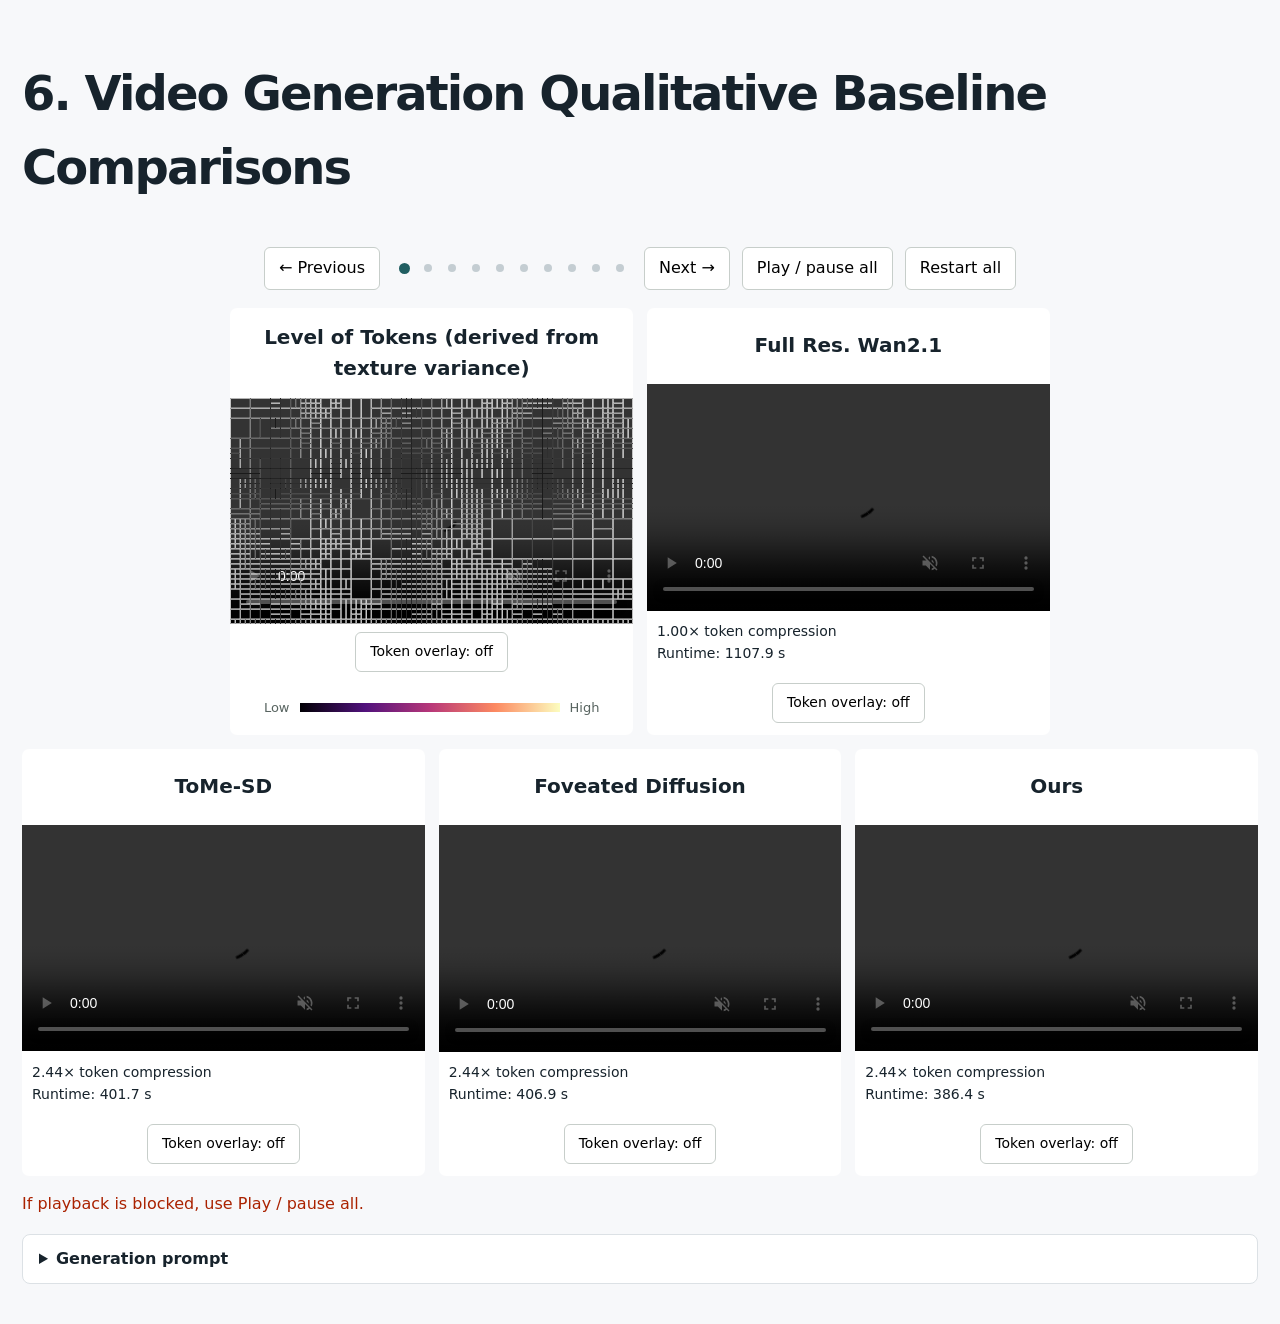
==== comparisons.html @ cd0713f7 "Publish anonymous supplementary website snapshot" ====
<!doctype html><html lang="en"><meta charset="utf-8"><meta name="viewport" content="width=device-width,initial-scale=1"><title>6. Video Generation Qualitative Baseline Comparisons</title>
<script src="media-preload.js"></script>
<style>
*{box-sizing:border-box}body{margin:0;padding:22px;background:#f6f5f2;color:#202826;font:16px system-ui}h2{margin:0 0 8px;font-size:28px}p{line-height:1.5}nav{display:flex;align-items:center;gap:12px;flex-wrap:wrap;margin:18px 0}button,select{font:inherit;padding:8px 14px;background:white;border:1px solid #c7ceca;border-radius:6px;cursor:pointer}.panels{display:grid;grid-template-columns:repeat(5,minmax(0,1fr));gap:8px}figure{margin:0;min-width:0;background:white;border-radius:7px;overflow:hidden}figcaption{padding:10px;font-size:14px;font-weight:650}video{width:100%;aspect-ratio:16/9;display:block;background:#ddd}small{color:#586460}details{margin:18px 0}#prompt{max-width:1100px}.legend{display:inline-block;width:150px;height:9px;background:linear-gradient(90deg,#000004,#51127c,#b73779,#fc8961,#fcfdbf);margin:10px}#error{color:#a20}@media(max-width:850px){.panels{grid-template-columns:repeat(2,minmax(0,1fr))}}@media(max-width:450px){.panels{grid-template-columns:1fr}}
figcaption{font-size:20px;font-weight:700;text-align:center;padding:14px 8px;min-height:76px;display:flex;align-items:center;justify-content:center}
.stage{position:relative}.stage canvas{position:absolute;inset:0;width:100%;height:100%;pointer-events:none}.overlay-toggle{display:block;margin:8px auto 12px;font-size:14px}.overlay-toggle[aria-pressed="true"]{background:#205e61;color:white}
.panels{grid-template-columns:repeat(6,minmax(0,1fr));gap:14px}
.panels>figure{grid-column:span 2}
.panels>figure:nth-child(1){grid-column:2 / span 2;grid-row:1}
.panels>figure:nth-child(2){grid-column:4 / span 2;grid-row:1}
.panels>figure:nth-child(3){grid-column:1 / span 2;grid-row:2}
.panels>figure:nth-child(4){grid-column:3 / span 2;grid-row:2}
.panels>figure:nth-child(5){grid-column:5 / span 2;grid-row:2}
@media(max-width:650px){.panels{grid-template-columns:repeat(2,minmax(0,1fr))}.panels>figure:nth-child(n){grid-column:auto;grid-row:auto}}
@media(max-width:450px){.panels{grid-template-columns:1fr}}
body{background:#f7f8fa;color:#17232c;font:16px/1.55 system-ui,sans-serif}
.section-header{padding-top:26px;padding-bottom:16px}
.section-title{font-size:clamp(28px,4vw,48px);font-weight:700;letter-spacing:-.04em;line-height:1.55;margin:8px 0}
@media(max-width:650px){.section-title{font-size:30px}}
.cue-colorbar{display:flex;align-items:center;justify-content:center;gap:10px;padding:14px 18px;color:#586460;font-size:13px}
.cue-colorbar .legend{flex:1;max-width:260px;height:9px;margin:0}
.generation-prompt{background:white;border:1px solid #dce1e5;border-radius:8px;padding:12px 16px}
.generation-prompt summary{cursor:pointer;font-weight:600}
.generation-prompt p{white-space:pre-wrap;margin:12px 0 0}
.dots{display:flex;flex-wrap:nowrap;gap:0;max-width:320px;overflow-x:auto;scrollbar-width:none;align-items:center}
.dots::-webkit-scrollbar{display:none}
.dots button{flex:0 0 24px;width:24px;height:32px;padding:0;border:0;background:transparent;display:grid;place-items:center}
.dots button::before{content:'';width:8px;height:8px;border-radius:50%;background:#c4cdd2}
.dots button.active::before{width:11px;height:11px;background:#205e61}
.dots{scroll-behavior:smooth}
.dots button::before{transition:width .2s ease,height .2s ease,background-color .2s ease,transform .2s ease}
.dots button:hover::before{transform:scale(1.2)}
@media(prefers-reduced-motion:reduce){.dots{scroll-behavior:auto}.dots button::before{transition:none;animation:none!important}}
.dots button:focus-visible{outline:3px solid #dc9a36;outline-offset:-3px}
nav{justify-content:center}
</style>
<link rel="stylesheet" href="images.css">
<header class="section-header"><h2 class="section-title">6. Video Generation Qualitative Baseline Comparisons</h2></header>
<nav><button id="prev">← Previous</button><div id="dots" class="dots" aria-label="Choose a comparison"></div><button id="next">Next →</button><button id="play">Play / pause all</button><button id="restart">Restart all</button></nav>
<div id="panels" class="panels"></div><p id="error" role="alert"></p>
<details class="generation-prompt" id="prompt-details" hidden><summary>Generation prompt</summary><p id="prompt"></p></details>
<script>
let rows=[],filtered=[],index=0,videos=[],epoch=0,onscreen=false,userPaused=false,overlayCleanups=[];
const $=id=>document.getElementById(id);
function play(){if(!onscreen||document.hidden||userPaused)return;videos.forEach(v=>v.play().catch(()=>{$('error').textContent='If playback is blocked, use Play / pause all.'}))}
function pause(){videos.forEach(v=>v.pause())}
const gridCache=new Map();
async function overlayPaths(row,dense){
 const key=dense?'dense':row.id;if(gridCache.has(key))return gridCache.get(key);
 const pending=(async()=>{const paths=[];
 if(dense){const p=new Path2D();for(let y=0;y<45;y++)for(let x=0;x<80;x++)p.rect(x*16+.5,y*16+.5,Math.min(16,1279-x*16),Math.min(16,719-y*16));p.tintFills=[new Path2D()];p.tintFills[0].rect(0,0,1280,720);return Array(21).fill(p)}
 const g=row.token_grid;if(!g)throw Error('Exact token grid unavailable');
 const bytes=Uint8Array.from(atob(g.leaves),c=>c.charCodeAt(0)),stream=new Blob([bytes]).stream().pipeThrough(new DecompressionStream('gzip'));
 const leaves=new Uint8Array(await new Response(stream).arrayBuffer());
 for(let t=0;t<21;t++){const p=new Path2D();p.tintFills=Array.from({length:7},()=>new Path2D());for(let j=g.offsets[t];j<g.offsets[t+1];j++){const [y0,y1,x0,x1]=leaves.subarray(j*4,j*4+4);const k=Math.min(6,Math.max(0,Math.round(Math.log2((y1-y0)*(x1-x0)))));p.tintFills[k].rect(x0*16,y0*16,(x1-x0)*16,(y1-y0)*16);p.rect(x0*16+.5,y0*16+.5,Math.min(x1*16,1279)-x0*16,Math.min(y1*16,719)-y0*16)}paths.push(p)}return paths})();
 gridCache.set(key,pending);try{return await pending}catch(e){gridCache.delete(key);throw e}
}
function addOverlay(v,f,stage,row,name){
 const canvas=document.createElement('canvas');canvas.width=1280;canvas.height=720;canvas.hidden=true;canvas.setAttribute('aria-hidden','true');stage.append(canvas);
 const button=document.createElement('button');button.className='overlay-toggle';button.textContent='Token overlay: off';button.setAttribute('aria-pressed','false');button.setAttribute('aria-label',`Toggle token overlay for ${name}`);button.title=name==='Dense Wan2.1'?'Dense 1×1 token grid':'Exact VRS grid used by this generation';button.title+='; toggle token-size tint on or off. Yellow 1×1, green 2×2, blue 4×4, purple 8×8.';f.append(button);
 const ctx=canvas.getContext('2d');let enabled=0,disposed=false,paths=null,callback=null,timer=null,last=-1;
 function draw(time=v.currentTime){if(!enabled||disposed||!paths)return;const frame=Math.min(80,Math.max(0,Math.floor(time*15+1e-5))),t=frame===0?0:1+Math.floor((frame-1)/4);if(t===last)return;last=t;ctx.clearRect(0,0,1280,720);if(enabled===2)paths[t].tintFills.forEach((p,k)=>{ctx.fillStyle=['rgba(240,194,32,.24)','rgba(146,177,38,.24)','rgba(51,160,44,.24)','rgba(53,143,114,.24)','rgba(55,126,184,.24)','rgba(104,102,174,.24)','rgba(152,78,163,.24)'][k];ctx.fill(p)});ctx.strokeStyle='rgba(255,255,255,.9)';ctx.lineWidth=4;ctx.stroke(paths[t]);ctx.strokeStyle='rgba(15,15,15,.95)';ctx.lineWidth=1.3;ctx.stroke(paths[t])}
 function tick(now,meta){draw(meta.mediaTime);if(!disposed)callback=v.requestVideoFrameCallback(tick)}
 if(v.requestVideoFrameCallback)callback=v.requestVideoFrameCallback(tick);else timer=setInterval(()=>draw(),50);
 const redraw=()=>draw();v.addEventListener('seeked',redraw);v.addEventListener('timeupdate',redraw);
 button.onclick=async()=>{enabled=enabled?0:2;button.setAttribute('aria-pressed',String(enabled>0));button.textContent='Token overlay: '+['off','two-tone','token-size tint'][enabled];canvas.hidden=!enabled;if(enabled){try{paths=await overlayPaths(row,name==='Dense Wan2.1');last=-1;draw()}catch(e){enabled=false;canvas.hidden=true;button.setAttribute('aria-pressed','false');button.textContent='Token overlay unavailable';$('error').textContent=e.message}}}; if(name==='Layout cue'){button.hidden=true;enabled=1;canvas.hidden=false;overlayPaths(row,false).then(p=>{paths=p;draw()}).catch(e=>$('error').textContent=e.message);}
 overlayCleanups.push(()=>{disposed=true;clearInterval(timer);if(callback!==null&&v.cancelVideoFrameCallback)v.cancelVideoFrameCallback(callback);v.removeEventListener('seeked',redraw);v.removeEventListener('timeupdate',redraw)});
}
function render(){epoch++;const version=epoch;overlayCleanups.forEach(f=>f());overlayCleanups=[];pause();videos.forEach(v=>{v.removeAttribute('src');v.load()});videos=[];$('panels').replaceChildren();$('error').textContent='';filtered=rows;index=Math.max(0,Math.min(index,filtered.length-1));const r=filtered[index];if(!r)return;const dots=$('dots');if(!dots.children.length)filtered.forEach((row,j)=>{const b=document.createElement('button');b.setAttribute('aria-label',`Show comparison ${j+1}`);b.onclick=()=>{index=j;render()};dots.append(b)});Array.from(dots.children).forEach((b,j)=>{b.classList.toggle('active',j===index);b.setAttribute('aria-pressed',String(j===index))});const left=index*24,right=left+24,start=dots.scrollLeft,width=dots.clientWidth;if(left<start||right>start+width)dots.scrollTo({left:Math.max(0,left<start?left:right-width),behavior:matchMedia('(prefers-reduced-motion: reduce)').matches?'instant':'smooth'});
$('prompt').textContent=r.prompt||'';$('prompt-details').hidden=!r.prompt;
for(const [name,url] of Object.entries(r.videos)){const f=document.createElement('figure'),c=document.createElement('figcaption'),v=document.createElement('video'),stage=document.createElement('div');stage.className='stage';c.textContent=name==='Layout cue'?'Level of Tokens (derived from texture variance)':name==='Dense Wan2.1'?'Full Res. Wan2.1':name;v.src=url;v.controls=true;v.muted=true;v.defaultMuted=true;v.playsInline=true;v.loop=true;v.preload='auto';v.addEventListener('error',()=>{$('error').textContent=`Could not load ${name}. Please reload.`});stage.append(v);f.append(c,stage);
if(name==='Layout cue'){addOverlay(v,f,stage,r,name);const scale=document.createElement('div');scale.className='cue-colorbar';scale.setAttribute('aria-label','Texture variance: low to high');scale.innerHTML='<span>Low</span><span class="legend"></span><span>High</span>';f.append(scale)}
const stats=r.method_stats?.[name];if(stats){const label=document.createElement('div');label.style.cssText='padding:10px;font-size:14px;line-height:1.6';const compression=document.createElement('div'),runtime=document.createElement('div');compression.textContent=`${stats.compression.toFixed(2)}× token compression`;runtime.textContent=`Runtime: ${stats.generation_seconds.toFixed(1)} s`;label.append(compression,runtime);f.append(label);addOverlay(v,f,stage,r,name)}$('panels').append(f);videos.push(v)}
Promise.all(videos.map(v=>new Promise(resolve=>{if(v.readyState>=3)resolve();else{v.addEventListener('canplay',resolve,{once:true});v.addEventListener('error',resolve,{once:true})}}))).then(()=>{if(version===epoch)play()});
const lead=videos.at(-1);lead.addEventListener('timeupdate',()=>{for(const v of videos)if(v!==lead&&v.readyState>=2&&Math.abs(v.currentTime-lead.currentTime)>.16)v.currentTime=lead.currentTime});lead.addEventListener('seeked',()=>videos.forEach(v=>{if(v!==lead&&v.readyState>=2)v.currentTime=lead.currentTime}));}
$('prev').onclick=()=>{index=(index-1+filtered.length)%filtered.length;render()};$('next').onclick=()=>{index=(index+1)%filtered.length;render()};$('play').onclick=()=>{userPaused=videos.some(v=>!v.paused);userPaused?pause():play()};$('restart').onclick=()=>{videos.forEach(v=>v.currentTime=0);userPaused=false;play()};
new IntersectionObserver(entries=>{onscreen=entries[0].isIntersecting;onscreen?play():pause()},{threshold:.1}).observe($('panels'));
document.addEventListener('visibilitychange',()=>document.hidden?pause():play());
const renderLoaded=render;let navigationTicket=0;
render=async function(){const ticket=++navigationTicket;if(videos.length)await MediaPreload.prepare(rows[index]?.videos,$('panels'));if(ticket!==navigationTicket)return;MediaPreload.busy($('panels'),false);renderLoaded();MediaPreload.enqueue([rows[(index+1)%rows.length]?.videos,rows[(index-1+rows.length)%rows.length]?.videos],$('panels'))};
fetch('comparisons.json').then(r=>{if(!r.ok)throw Error('Could not load comparisons');return r.json()}).then(d=>{rows=d.items;filtered=rows;render()}).catch(e=>$('error').textContent=e.message);
new ResizeObserver(()=>{if(window.parent!==window)window.parent.postMessage({type:'comparison-height',height:document.body.getBoundingClientRect().height},location.origin)}).observe(document.body);
</script></html>
---- images.css ----
#image-results{max-width:1480px;margin:auto;padding:40px 32px 12px}
#image-source-results{max-width:1480px;margin:auto;padding:40px 32px 12px}
.image-source-tabs{position:static;padding:12px 0;max-width:none;background:transparent;backdrop-filter:none}
.image-single-source{margin:0}
.image-single-source[hidden]{display:none!important}
.image-single-source .image-navigation{justify-content:center;gap:10px;margin:16px 0}
.image-source-card{margin:22px 0 32px}
.image-single-source .image-paper{grid-template-columns:repeat(2,minmax(0,1fr));gap:2px;background:#e1e6e9}
.image-single-source .image-cell{background:#fafafa}
.image-single-source .image-col-title{font-size:20px;background:white;padding:12px;text-align:center}
.image-single-source .image-panel img{aspect-ratio:auto;max-height:560px;object-fit:contain}
.image-single-source .image-compression{font-size:14px;padding:10px}
.image-single-source .image-overlay{font-size:14px;padding:8px 14px;margin:8px auto 12px}
.image-single-source .image-dots{max-width:320px;gap:0;padding:0;scrollbar-width:none}
.image-single-source .image-dots button{flex:0 0 24px;width:24px;min-width:24px;height:32px;border:0;background:transparent;display:grid;place-items:center}
.image-single-source .image-dots button::before{content:'';width:8px;height:8px;border-radius:50%;background:#c4cdd2;transition:background-color .15s}
.image-single-source .image-dots button.active::before{background:#205e61}
.image-single-source .image-dots button.active{background:transparent}
@media(max-width:650px){#image-source-results{padding:12px 14px 28px}.image-source-tabs{gap:6px}.image-source-tabs button{font-size:13px;padding:7px 10px}.image-single-source .image-navigation{flex-wrap:wrap}.image-single-source .image-col-title{font-size:16px}}
.image-navigation{display:flex;align-items:center;justify-content:center;gap:16px;margin:20px 0 12px}
.image-model-toggle{display:flex;justify-content:center;gap:8px;margin:16px 0}
.image-model-toggle button{padding:8px 24px;border:1px solid #c6ced3;border-radius:7px;background:white;color:#17232c;cursor:pointer;font-weight:600}
.image-model-toggle button.active{background:#205e61;color:white;border-color:#205e61}
.image-dots{display:flex;align-items:center;gap:7px;overflow-x:auto;padding:10px 4px}
.image-dots button{padding:0;width:9px;height:9px;min-width:9px;border:0;border-radius:50%;background:#c6ced3;transition:background-color .15s}
.image-dots button.active{background:#205e61}
.image-paper{display:grid;grid-template-columns:85px repeat(4,minmax(0,1fr));gap:3px;background:white}
.image-col-title{font-weight:700;text-align:center;padding:9px 0}
.image-row-title{font-weight:700;align-self:center;writing-mode:vertical-rl;transform:rotate(180deg);justify-self:center}
.image-cell{min-width:0;text-align:center}
.image-panel{display:block!important;border:0!important;border-radius:0!important;padding:0!important;width:100%;background:white}
.image-panel img{width:100%;aspect-ratio:1;object-fit:contain;display:block}
.image-compression{font-size:13px;color:#63717d;padding:7px 2px}
.image-depth-legend{display:flex;align-items:center;justify-content:center;gap:7px;font-size:12px;color:#63717d;padding:9px 4px}
.image-depth-gradient{display:block;width:65%;height:9px;background:linear-gradient(to right,#30123b,#4040a1,#466be3,#4193fe,#28bbeb,#17dcc2,#32f197,#6dfd62,#a4fc3b,#cdeb34,#edcf39,#fdab33,#fa7d20,#ea500d,#d02f04,#a91501,#7a0402)}
.image-vrs-gradient{display:block;width:65%;height:9px;background:linear-gradient(to right,#000 0%,#f00 33.333333%,#ff0 66.666667%,#fff 100%);border:1px solid #d7dfe3}
.image-overlay{font-size:13px;padding:5px 10px;margin-bottom:9px}
/* Shared prompt component, also loaded by both comparison iframes. */
details.generation-prompt{background:#fff;border:1px solid #dce1e5;border-radius:8px;padding:12px 16px;margin:18px 0;font:16px/1.55 system-ui,sans-serif;color:#17232c}
details.generation-prompt>summary{cursor:pointer;font-size:16px;font-weight:600;line-height:1.55;color:#17232c}
details.generation-prompt>summary:focus-visible{outline:3px solid #dc9a36;outline-offset:4px;border-radius:3px}
details.generation-prompt>p{white-space:pre-wrap;overflow-wrap:anywhere;margin:12px 0 0;max-width:none;font-size:16px;font-weight:400;line-height:1.55;color:#17232c}
.image-zoom{max-width:95vw;border:0;border-radius:8px}.image-zoom img{display:block;max-height:85vh;max-width:90vw}.image-zoom::backdrop{background:#000a}
@media(max-width:650px){#image-results{padding:24px 14px}.image-paper{grid-template-columns:28px repeat(4,minmax(0,1fr))}.image-col-title,.image-row-title{font-size:11px}.image-compression,.image-overlay{font-size:10px}.image-overlay{padding:4px}.image-navigation{gap:8px}.image-dots{gap:5px}}
@media(prefers-reduced-motion:reduce){.image-dots button{transition:none}}
.image-source-grid{display:grid;grid-template-columns:repeat(2,minmax(0,1fr));gap:28px;align-items:start}
.image-source-grid>section{min-width:0;padding:14px;background:#fff;border:1px solid #dce1e5;border-radius:10px}
.image-source-grid h3{text-align:center;margin:4px 0 12px;font-size:21px}
.image-source-grid .image-navigation{gap:8px;flex-wrap:wrap;margin:12px 0}
.image-source-grid .image-dots{max-width:144px}
.image-source-grid .image-model-toggle{margin:8px 0}
.image-source-grid .image-model-toggle button{padding:7px 12px}
.image-source-grid .image-col-title{font-size:15px!important}
.image-source-grid .image-panel img{max-height:300px}
#tabs{display:none}
#gallery{display:grid;grid-template-columns:repeat(3,minmax(0,1fr));gap:18px;align-items:start}
#gallery .video-source-group{min-width:0;width:100%;max-width:none;margin:0;padding:12px;border:1px solid #dce1e5;border-radius:10px;background:white}
#gallery .video-source-group h2{text-align:center;font-size:23px;margin:0 0 12px}
#gallery .video-source-group .reel-nav{flex-wrap:wrap;justify-content:center;gap:8px}
#gallery .video-source-group .dots{max-width:168px}
#gallery .video-source-group .label{font-size:15px}
#gallery .video-source-group .pair{grid-template-columns:minmax(0,1fr)}
#gallery .video-source-group .reel-nav button{font-size:13px;padding:7px 9px}
@media(max-width:850px){#gallery{grid-template-columns:1fr}}
@media(max-width:850px){.image-source-grid{grid-template-columns:1fr}}
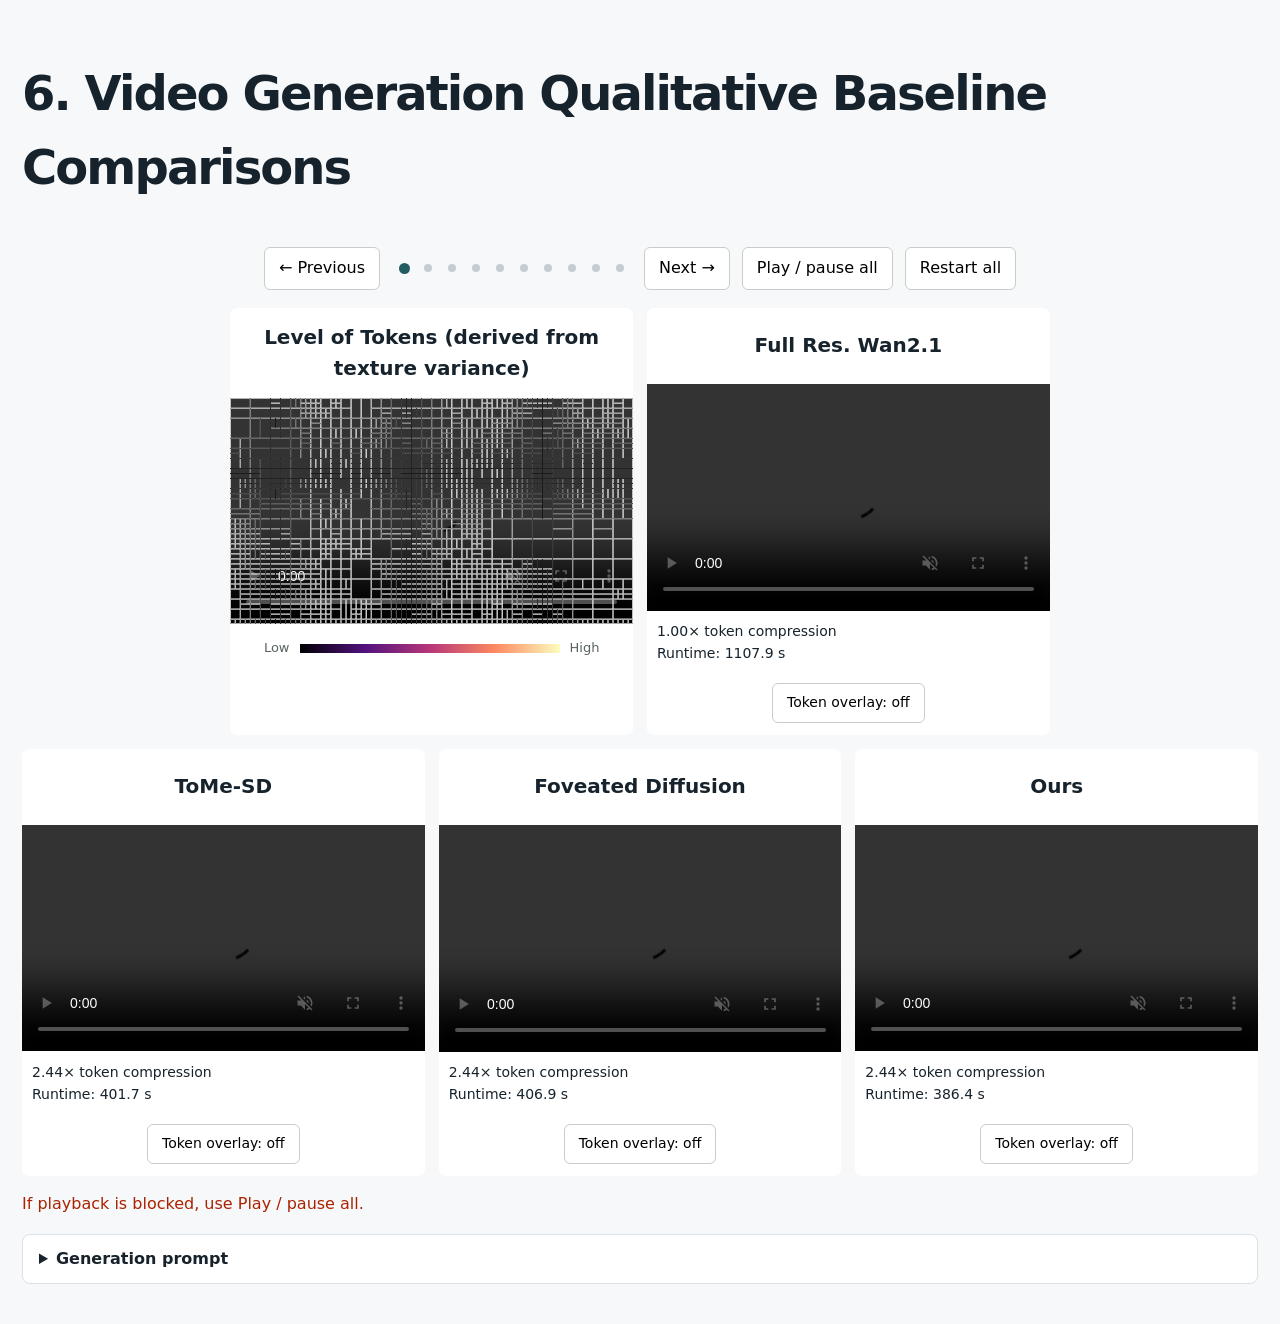
==== commit 27d2ff8f: "Standardize video overlay on-off labels and remove cue toggle" ====
--- a/comparisons.html
+++ b/comparisons.html
@@ -57,13 +57,13 @@
 }
 function addOverlay(v,f,stage,row,name){
  const canvas=document.createElement('canvas');canvas.width=1280;canvas.height=720;canvas.hidden=true;canvas.setAttribute('aria-hidden','true');stage.append(canvas);
- const button=document.createElement('button');button.className='overlay-toggle';button.textContent='Token overlay: off';button.setAttribute('aria-pressed','false');button.setAttribute('aria-label',`Toggle token overlay for ${name}`);button.title=name==='Dense Wan2.1'?'Dense 1×1 token grid':'Exact VRS grid used by this generation';button.title+='; toggle token-size tint on or off. Yellow 1×1, green 2×2, blue 4×4, purple 8×8.';f.append(button);
+ const button=document.createElement('button');button.className='overlay-toggle';button.textContent='Token overlay: off';button.setAttribute('aria-pressed','false');button.setAttribute('aria-label',`Toggle token overlay for ${name}`);button.title=name==='Dense Wan2.1'?'Dense 1×1 token grid':'Exact VRS grid used by this generation';button.title+='; show or hide token overlay.';if(name!=='Layout cue')f.append(button);
  const ctx=canvas.getContext('2d');let enabled=0,disposed=false,paths=null,callback=null,timer=null,last=-1;
  function draw(time=v.currentTime){if(!enabled||disposed||!paths)return;const frame=Math.min(80,Math.max(0,Math.floor(time*15+1e-5))),t=frame===0?0:1+Math.floor((frame-1)/4);if(t===last)return;last=t;ctx.clearRect(0,0,1280,720);if(enabled===2)paths[t].tintFills.forEach((p,k)=>{ctx.fillStyle=['rgba(240,194,32,.24)','rgba(146,177,38,.24)','rgba(51,160,44,.24)','rgba(53,143,114,.24)','rgba(55,126,184,.24)','rgba(104,102,174,.24)','rgba(152,78,163,.24)'][k];ctx.fill(p)});ctx.strokeStyle='rgba(255,255,255,.9)';ctx.lineWidth=4;ctx.stroke(paths[t]);ctx.strokeStyle='rgba(15,15,15,.95)';ctx.lineWidth=1.3;ctx.stroke(paths[t])}
  function tick(now,meta){draw(meta.mediaTime);if(!disposed)callback=v.requestVideoFrameCallback(tick)}
  if(v.requestVideoFrameCallback)callback=v.requestVideoFrameCallback(tick);else timer=setInterval(()=>draw(),50);
  const redraw=()=>draw();v.addEventListener('seeked',redraw);v.addEventListener('timeupdate',redraw);
- button.onclick=async()=>{enabled=enabled?0:2;button.setAttribute('aria-pressed',String(enabled>0));button.textContent='Token overlay: '+['off','two-tone','token-size tint'][enabled];canvas.hidden=!enabled;if(enabled){try{paths=await overlayPaths(row,name==='Dense Wan2.1');last=-1;draw()}catch(e){enabled=false;canvas.hidden=true;button.setAttribute('aria-pressed','false');button.textContent='Token overlay unavailable';$('error').textContent=e.message}}}; if(name==='Layout cue'){button.hidden=true;enabled=1;canvas.hidden=false;overlayPaths(row,false).then(p=>{paths=p;draw()}).catch(e=>$('error').textContent=e.message);}
+ button.onclick=async()=>{enabled=enabled?0:2;button.setAttribute('aria-pressed',String(enabled>0));button.textContent='Token overlay: '+(enabled?'on':'off');canvas.hidden=!enabled;if(enabled){try{paths=await overlayPaths(row,name==='Dense Wan2.1');last=-1;draw()}catch(e){enabled=false;canvas.hidden=true;button.setAttribute('aria-pressed','false');button.textContent='Token overlay unavailable';$('error').textContent=e.message}}}; if(name==='Layout cue'){button.hidden=true;enabled=1;canvas.hidden=false;overlayPaths(row,false).then(p=>{paths=p;draw()}).catch(e=>$('error').textContent=e.message);}
  overlayCleanups.push(()=>{disposed=true;clearInterval(timer);if(callback!==null&&v.cancelVideoFrameCallback)v.cancelVideoFrameCallback(callback);v.removeEventListener('seeked',redraw);v.removeEventListener('timeupdate',redraw)});
 }
 function render(){epoch++;const version=epoch;overlayCleanups.forEach(f=>f());overlayCleanups=[];pause();videos.forEach(v=>{v.removeAttribute('src');v.load()});videos=[];$('panels').replaceChildren();$('error').textContent='';filtered=rows;index=Math.max(0,Math.min(index,filtered.length-1));const r=filtered[index];if(!r)return;const dots=$('dots');if(!dots.children.length)filtered.forEach((row,j)=>{const b=document.createElement('button');b.setAttribute('aria-label',`Show comparison ${j+1}`);b.onclick=()=>{index=j;render()};dots.append(b)});Array.from(dots.children).forEach((b,j)=>{b.classList.toggle('active',j===index);b.setAttribute('aria-pressed',String(j===index))});const left=index*24,right=left+24,start=dots.scrollLeft,width=dots.clientWidth;if(left<start||right>start+width)dots.scrollTo({left:Math.max(0,left<start?left:right-width),behavior:matchMedia('(prefers-reduced-motion: reduce)').matches?'instant':'smooth'});
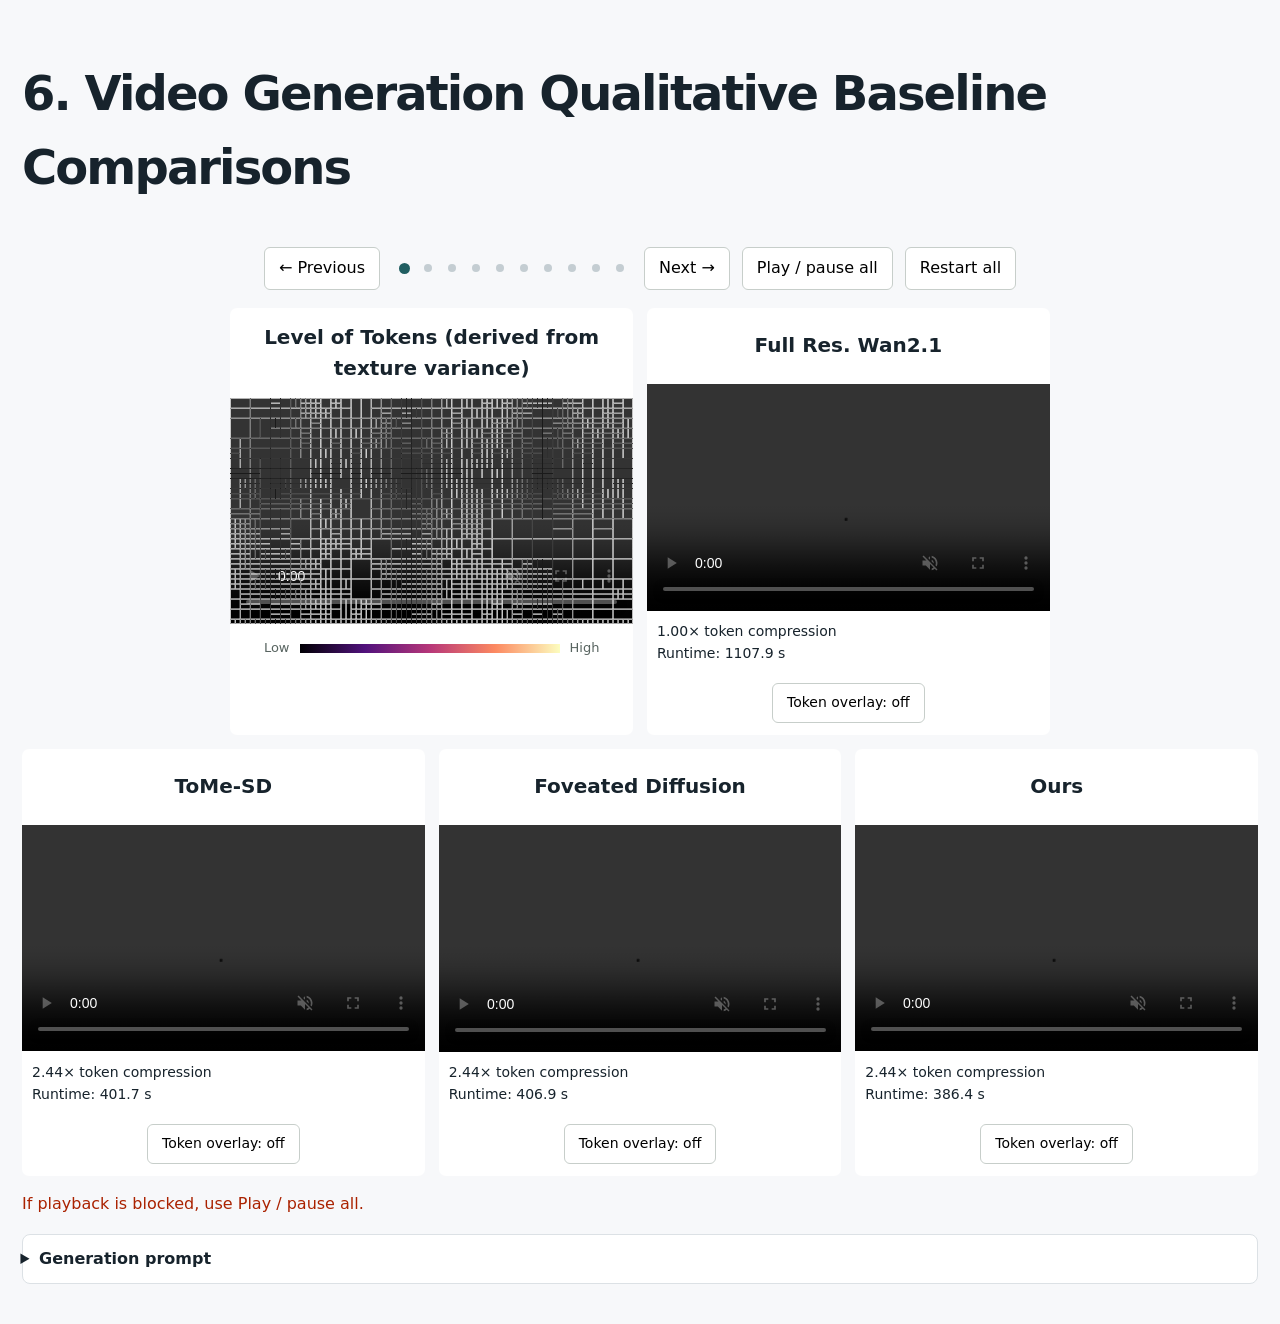
==== commit 6d28de93: "Include shared prompt stylesheet in all comparison pages" ====
--- a/comparisons.html
+++ b/comparisons.html
@@ -34,6 +34,7 @@
 .dots button:focus-visible{outline:3px solid #dc9a36;outline-offset:-3px}
 nav{justify-content:center}
 </style>
+<link rel="stylesheet" href="prompt.css?v=1">
 <link rel="stylesheet" href="images.css">
 <header class="section-header"><h2 class="section-title">6. Video Generation Qualitative Baseline Comparisons</h2></header>
 <nav><button id="prev">← Previous</button><div id="dots" class="dots" aria-label="Choose a comparison"></div><button id="next">Next →</button><button id="play">Play / pause all</button><button id="restart">Restart all</button></nav>
--- a/prompt.css
+++ b/prompt.css
@@ -0,0 +1,31 @@
+/* Shared prompt disclosure component, including embedded demo pages. */
+details.generation-prompt {
+  display:block;
+  background:#fff !important;
+  border:1px solid #dce1e5 !important;
+  border-radius:8px !important;
+  padding:12px 16px !important;
+  margin:18px 0 !important;
+  font:16px/1.55 system-ui,sans-serif !important;
+  color:#17232c !important;
+}
+details.generation-prompt > summary {
+  display:list-item !important;
+  list-style:disclosure-closed outside !important;
+  cursor:pointer;
+  padding:0 !important;
+  margin:0 !important;
+  font:600 16px/1.55 system-ui,sans-serif !important;
+  color:#17232c !important;
+}
+details.generation-prompt[open] > summary {list-style-type:disclosure-open !important}
+details.generation-prompt > summary:focus-visible {outline:3px solid #dc9a36;outline-offset:4px;border-radius:3px}
+details.generation-prompt > p {
+  margin:12px 0 0 !important;
+  padding:0 !important;
+  max-width:none !important;
+  font:400 16px/1.55 system-ui,sans-serif !important;
+  color:#17232c !important;
+  white-space:pre-wrap !important;
+  overflow-wrap:anywhere;
+}
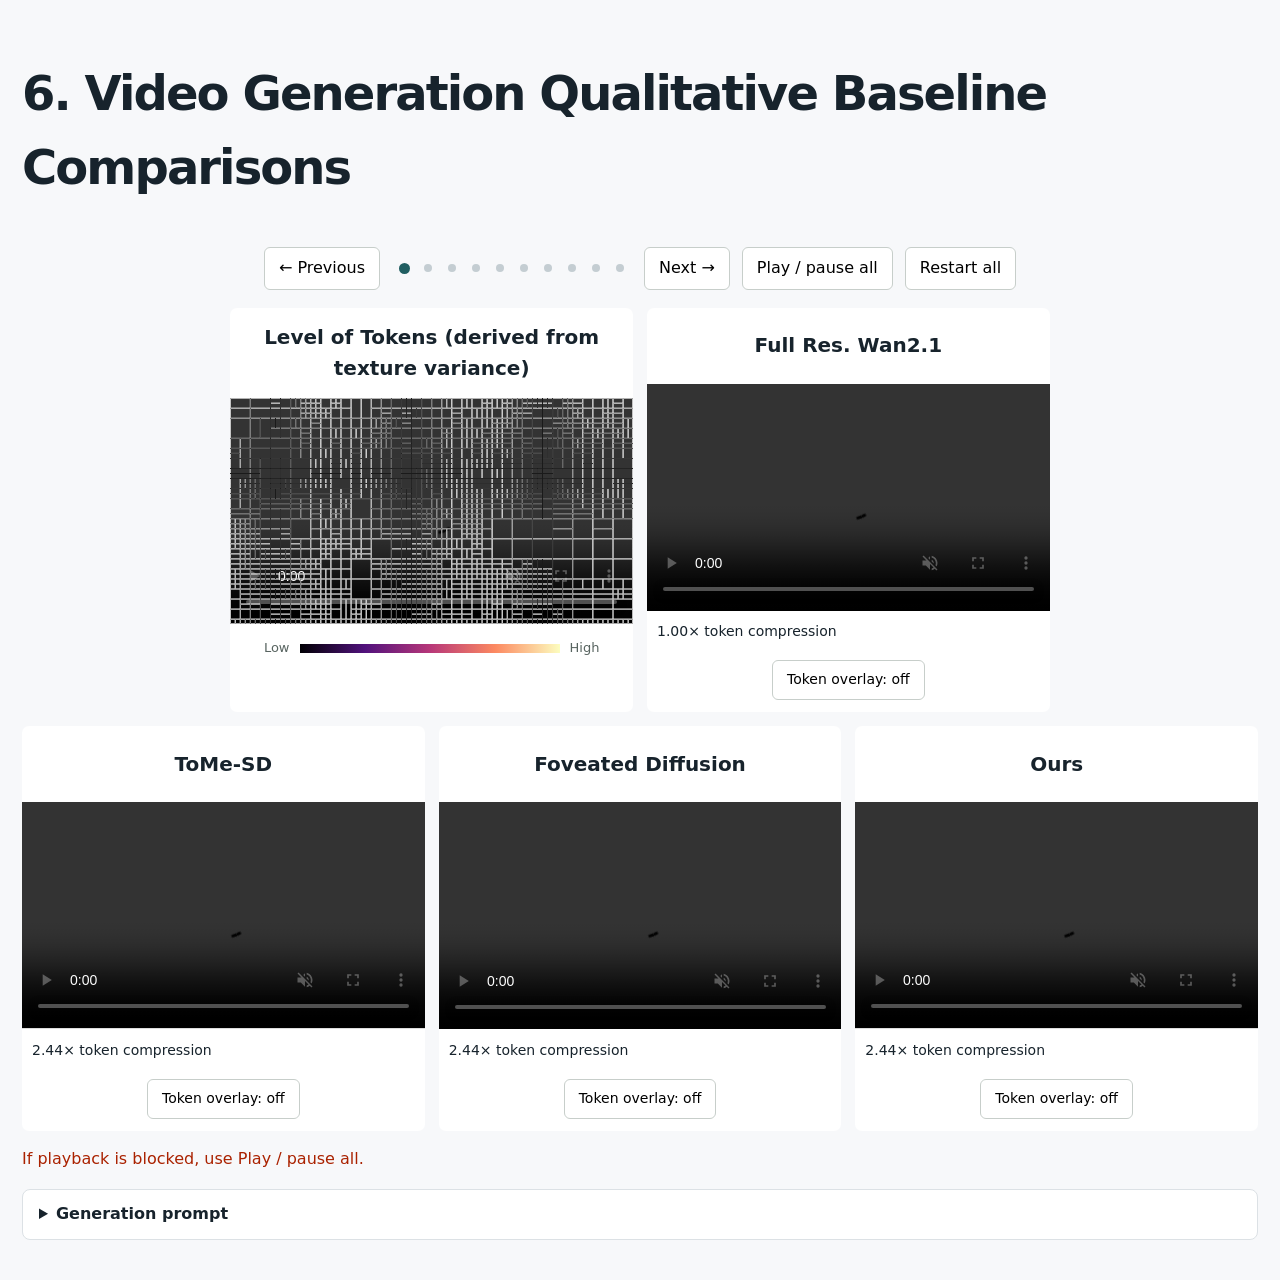
==== commit 39cf8425: "Remove absolute generation runtimes and retain ratios" ====
--- a/comparisons.html
+++ b/comparisons.html
@@ -71,7 +71,7 @@
 $('prompt').textContent=r.prompt||'';$('prompt-details').hidden=!r.prompt;
 for(const [name,url] of Object.entries(r.videos)){const f=document.createElement('figure'),c=document.createElement('figcaption'),v=document.createElement('video'),stage=document.createElement('div');stage.className='stage';c.textContent=name==='Layout cue'?'Level of Tokens (derived from texture variance)':name==='Dense Wan2.1'?'Full Res. Wan2.1':name;v.src=url;v.controls=true;v.muted=true;v.defaultMuted=true;v.playsInline=true;v.loop=true;v.preload='auto';v.addEventListener('error',()=>{$('error').textContent=`Could not load ${name}. Please reload.`});stage.append(v);f.append(c,stage);
 if(name==='Layout cue'){addOverlay(v,f,stage,r,name);const scale=document.createElement('div');scale.className='cue-colorbar';scale.setAttribute('aria-label','Texture variance: low to high');scale.innerHTML='<span>Low</span><span class="legend"></span><span>High</span>';f.append(scale)}
-const stats=r.method_stats?.[name];if(stats){const label=document.createElement('div');label.style.cssText='padding:10px;font-size:14px;line-height:1.6';const compression=document.createElement('div'),runtime=document.createElement('div');compression.textContent=`${stats.compression.toFixed(2)}× token compression`;runtime.textContent=`Runtime: ${stats.generation_seconds.toFixed(1)} s`;label.append(compression,runtime);f.append(label);addOverlay(v,f,stage,r,name)}$('panels').append(f);videos.push(v)}
+const stats=r.method_stats?.[name];if(stats){const label=document.createElement('div');label.style.cssText='padding:10px;font-size:14px;line-height:1.6';const compression=document.createElement('div');compression.textContent=`${stats.compression.toFixed(2)}× token compression`;label.append(compression);f.append(label);addOverlay(v,f,stage,r,name)}$('panels').append(f);videos.push(v)}
 Promise.all(videos.map(v=>new Promise(resolve=>{if(v.readyState>=3)resolve();else{v.addEventListener('canplay',resolve,{once:true});v.addEventListener('error',resolve,{once:true})}}))).then(()=>{if(version===epoch)play()});
 const lead=videos.at(-1);lead.addEventListener('timeupdate',()=>{for(const v of videos)if(v!==lead&&v.readyState>=2&&Math.abs(v.currentTime-lead.currentTime)>.16)v.currentTime=lead.currentTime});lead.addEventListener('seeked',()=>videos.forEach(v=>{if(v!==lead&&v.readyState>=2)v.currentTime=lead.currentTime}));}
 $('prev').onclick=()=>{index=(index-1+filtered.length)%filtered.length;render()};$('next').onclick=()=>{index=(index+1)%filtered.length;render()};$('play').onclick=()=>{userPaused=videos.some(v=>!v.paused);userPaused?pause():play()};$('restart').onclick=()=>{videos.forEach(v=>v.currentTime=0);userPaused=false;play()};
--- a/prompt.css
+++ b/prompt.css
@@ -11,7 +11,7 @@
 }
 details.generation-prompt > summary {
   display:list-item !important;
-  list-style:disclosure-closed outside !important;
+  list-style:disclosure-closed inside !important;
   cursor:pointer;
   padding:0 !important;
   margin:0 !important;
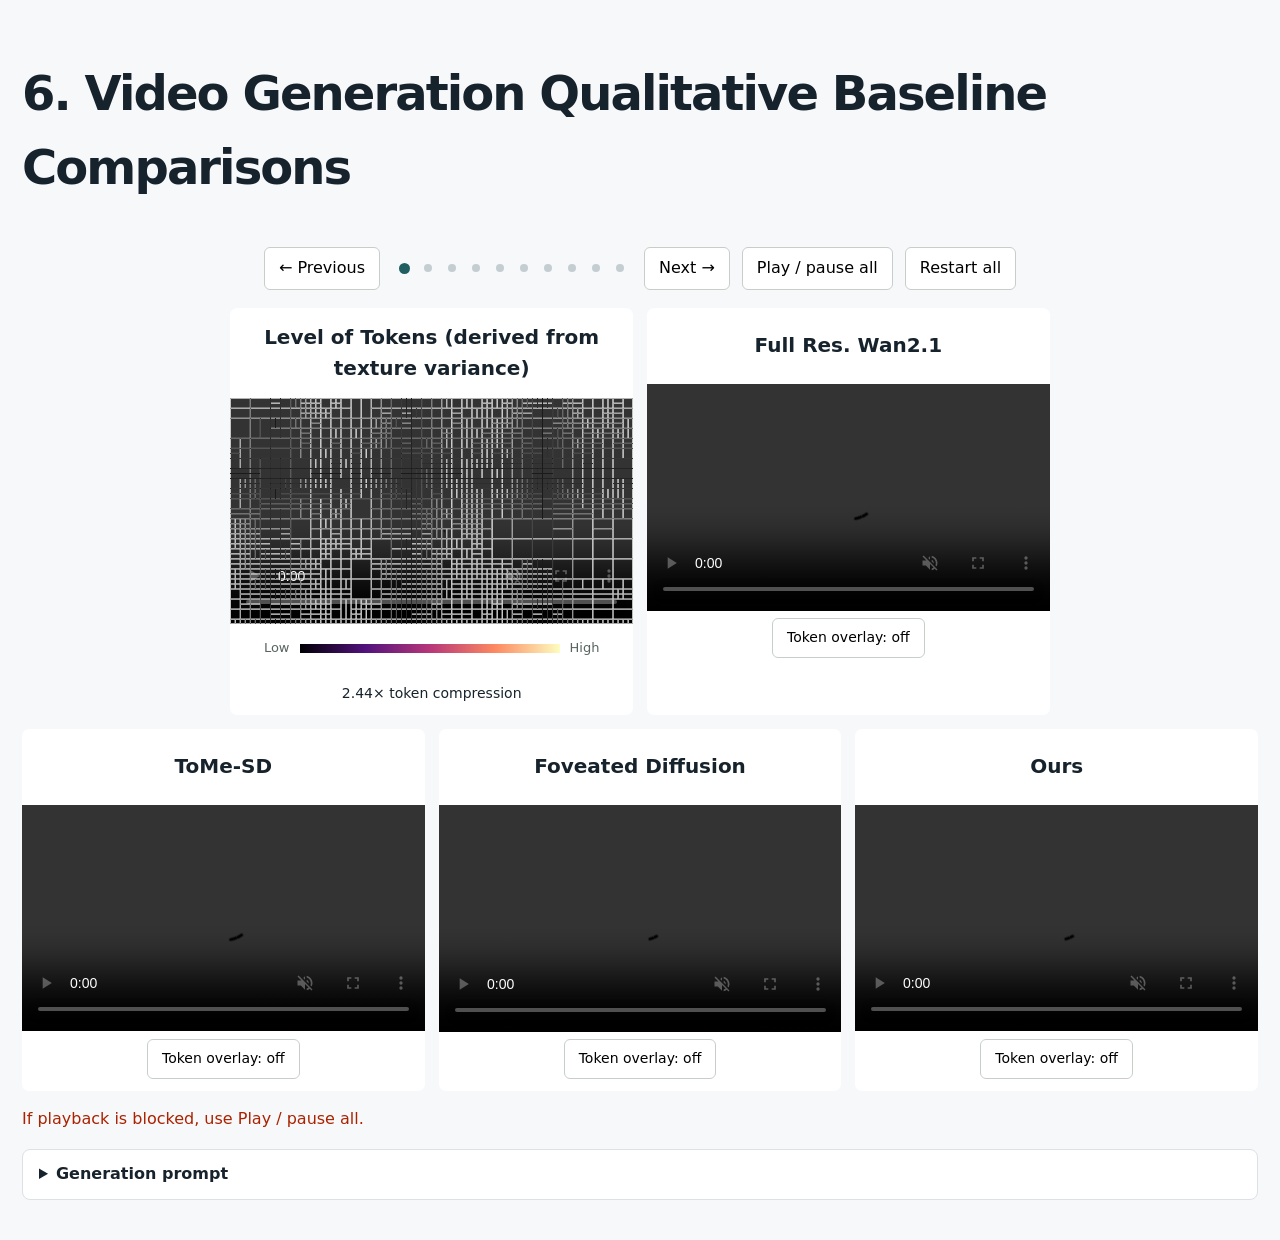
==== commit a9bcb95a: "Show comparison compression only beneath Level of Tokens" ====
--- a/comparisons.html
+++ b/comparisons.html
@@ -70,8 +70,8 @@
 function render(){epoch++;const version=epoch;overlayCleanups.forEach(f=>f());overlayCleanups=[];pause();videos.forEach(v=>{v.removeAttribute('src');v.load()});videos=[];$('panels').replaceChildren();$('error').textContent='';filtered=rows;index=Math.max(0,Math.min(index,filtered.length-1));const r=filtered[index];if(!r)return;const dots=$('dots');if(!dots.children.length)filtered.forEach((row,j)=>{const b=document.createElement('button');b.setAttribute('aria-label',`Show comparison ${j+1}`);b.onclick=()=>{index=j;render()};dots.append(b)});Array.from(dots.children).forEach((b,j)=>{b.classList.toggle('active',j===index);b.setAttribute('aria-pressed',String(j===index))});const left=index*24,right=left+24,start=dots.scrollLeft,width=dots.clientWidth;if(left<start||right>start+width)dots.scrollTo({left:Math.max(0,left<start?left:right-width),behavior:matchMedia('(prefers-reduced-motion: reduce)').matches?'instant':'smooth'});
 $('prompt').textContent=r.prompt||'';$('prompt-details').hidden=!r.prompt;
 for(const [name,url] of Object.entries(r.videos)){const f=document.createElement('figure'),c=document.createElement('figcaption'),v=document.createElement('video'),stage=document.createElement('div');stage.className='stage';c.textContent=name==='Layout cue'?'Level of Tokens (derived from texture variance)':name==='Dense Wan2.1'?'Full Res. Wan2.1':name;v.src=url;v.controls=true;v.muted=true;v.defaultMuted=true;v.playsInline=true;v.loop=true;v.preload='auto';v.addEventListener('error',()=>{$('error').textContent=`Could not load ${name}. Please reload.`});stage.append(v);f.append(c,stage);
-if(name==='Layout cue'){addOverlay(v,f,stage,r,name);const scale=document.createElement('div');scale.className='cue-colorbar';scale.setAttribute('aria-label','Texture variance: low to high');scale.innerHTML='<span>Low</span><span class="legend"></span><span>High</span>';f.append(scale)}
-const stats=r.method_stats?.[name];if(stats){const label=document.createElement('div');label.style.cssText='padding:10px;font-size:14px;line-height:1.6';const compression=document.createElement('div');compression.textContent=`${stats.compression.toFixed(2)}× token compression`;label.append(compression);f.append(label);addOverlay(v,f,stage,r,name)}$('panels').append(f);videos.push(v)}
+if(name==='Layout cue'){addOverlay(v,f,stage,r,name);const scale=document.createElement('div');scale.className='cue-colorbar';scale.setAttribute('aria-label','Texture variance: low to high');scale.innerHTML='<span>Low</span><span class="legend"></span><span>High</span>';f.append(scale);const value=r.method_stats?.Ours?.compression;if(Number.isFinite(value)){const label=document.createElement('div');label.style.cssText='padding:10px;font-size:14px;line-height:1.6;text-align:center';label.textContent=`${value.toFixed(2)}× token compression`;f.append(label)}}
+if(name!=='Layout cue'&&r.method_stats?.[name])addOverlay(v,f,stage,r,name);$('panels').append(f);videos.push(v)}
 Promise.all(videos.map(v=>new Promise(resolve=>{if(v.readyState>=3)resolve();else{v.addEventListener('canplay',resolve,{once:true});v.addEventListener('error',resolve,{once:true})}}))).then(()=>{if(version===epoch)play()});
 const lead=videos.at(-1);lead.addEventListener('timeupdate',()=>{for(const v of videos)if(v!==lead&&v.readyState>=2&&Math.abs(v.currentTime-lead.currentTime)>.16)v.currentTime=lead.currentTime});lead.addEventListener('seeked',()=>videos.forEach(v=>{if(v!==lead&&v.readyState>=2)v.currentTime=lead.currentTime}));}
 $('prev').onclick=()=>{index=(index-1+filtered.length)%filtered.length;render()};$('next').onclick=()=>{index=(index+1)%filtered.length;render()};$('play').onclick=()=>{userPaused=videos.some(v=>!v.paused);userPaused?pause():play()};$('restart').onclick=()=>{videos.forEach(v=>v.currentTime=0);userPaused=false;play()};
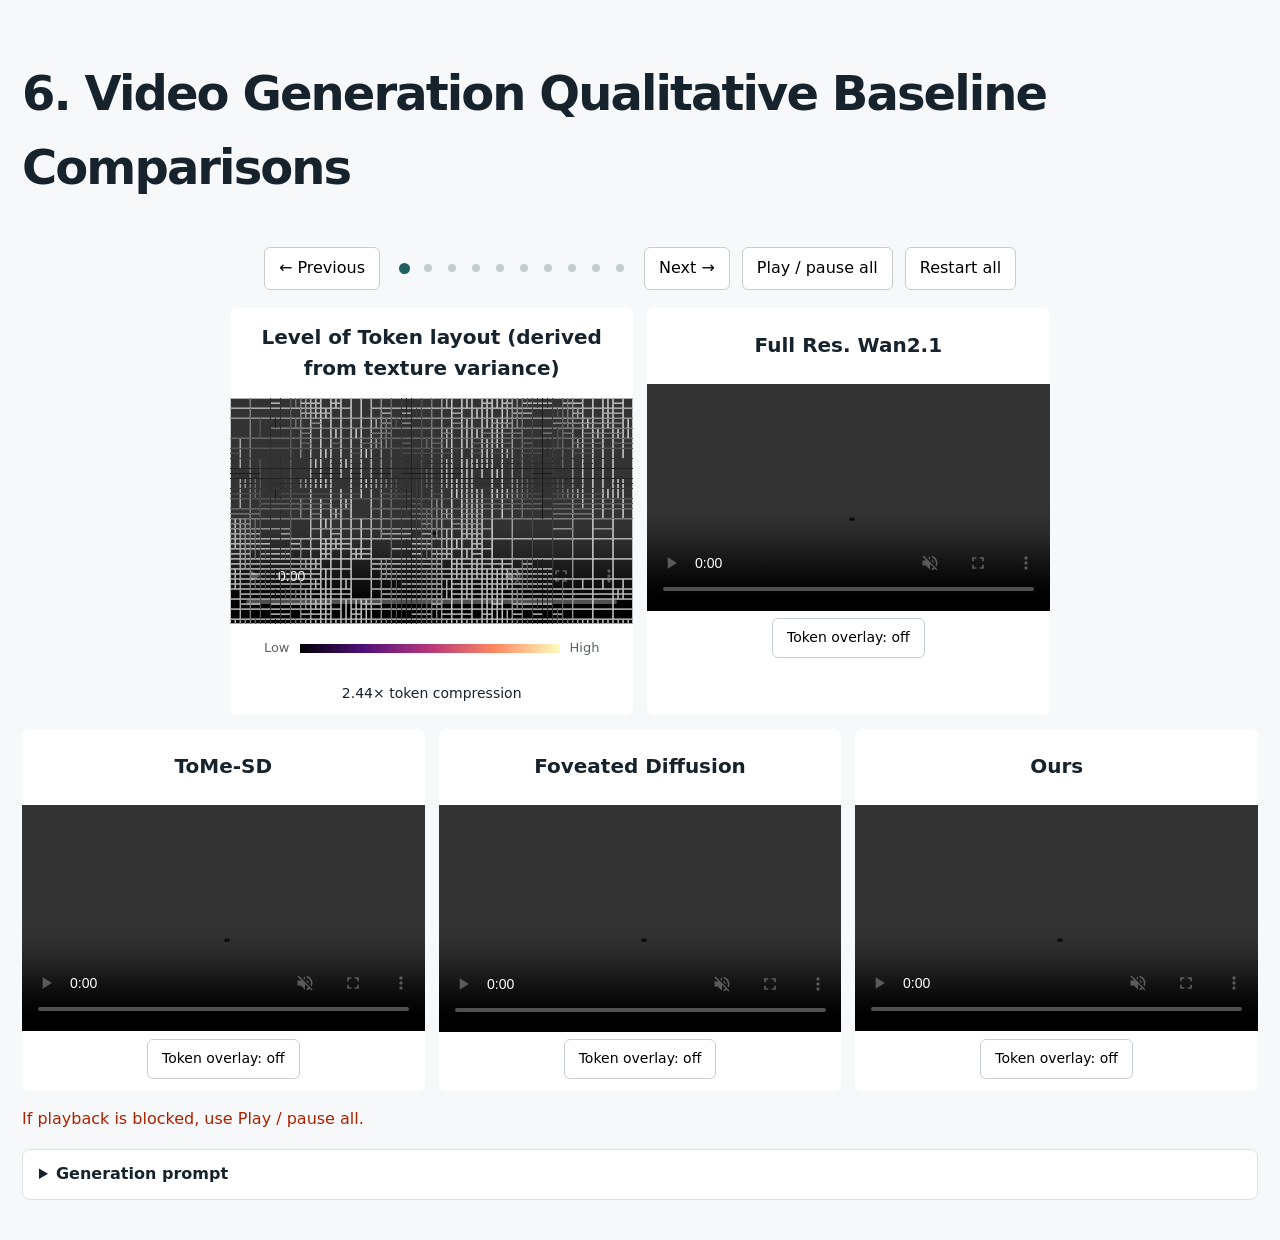
==== commit d1dae263: "Clarify comparison layout captions and image/video index labels" ====
--- a/comparisons.html
+++ b/comparisons.html
@@ -69,7 +69,7 @@
 }
 function render(){epoch++;const version=epoch;overlayCleanups.forEach(f=>f());overlayCleanups=[];pause();videos.forEach(v=>{v.removeAttribute('src');v.load()});videos=[];$('panels').replaceChildren();$('error').textContent='';filtered=rows;index=Math.max(0,Math.min(index,filtered.length-1));const r=filtered[index];if(!r)return;const dots=$('dots');if(!dots.children.length)filtered.forEach((row,j)=>{const b=document.createElement('button');b.setAttribute('aria-label',`Show comparison ${j+1}`);b.onclick=()=>{index=j;render()};dots.append(b)});Array.from(dots.children).forEach((b,j)=>{b.classList.toggle('active',j===index);b.setAttribute('aria-pressed',String(j===index))});const left=index*24,right=left+24,start=dots.scrollLeft,width=dots.clientWidth;if(left<start||right>start+width)dots.scrollTo({left:Math.max(0,left<start?left:right-width),behavior:matchMedia('(prefers-reduced-motion: reduce)').matches?'instant':'smooth'});
 $('prompt').textContent=r.prompt||'';$('prompt-details').hidden=!r.prompt;
-for(const [name,url] of Object.entries(r.videos)){const f=document.createElement('figure'),c=document.createElement('figcaption'),v=document.createElement('video'),stage=document.createElement('div');stage.className='stage';c.textContent=name==='Layout cue'?'Level of Tokens (derived from texture variance)':name==='Dense Wan2.1'?'Full Res. Wan2.1':name;v.src=url;v.controls=true;v.muted=true;v.defaultMuted=true;v.playsInline=true;v.loop=true;v.preload='auto';v.addEventListener('error',()=>{$('error').textContent=`Could not load ${name}. Please reload.`});stage.append(v);f.append(c,stage);
+for(const [name,url] of Object.entries(r.videos)){const f=document.createElement('figure'),c=document.createElement('figcaption'),v=document.createElement('video'),stage=document.createElement('div');stage.className='stage';c.textContent=name==='Layout cue'?'Level of Token layout (derived from texture variance)':name==='Dense Wan2.1'?'Full Res. Wan2.1':name;v.src=url;v.controls=true;v.muted=true;v.defaultMuted=true;v.playsInline=true;v.loop=true;v.preload='auto';v.addEventListener('error',()=>{$('error').textContent=`Could not load ${name}. Please reload.`});stage.append(v);f.append(c,stage);
 if(name==='Layout cue'){addOverlay(v,f,stage,r,name);const scale=document.createElement('div');scale.className='cue-colorbar';scale.setAttribute('aria-label','Texture variance: low to high');scale.innerHTML='<span>Low</span><span class="legend"></span><span>High</span>';f.append(scale);const value=r.method_stats?.Ours?.compression;if(Number.isFinite(value)){const label=document.createElement('div');label.style.cssText='padding:10px;font-size:14px;line-height:1.6;text-align:center';label.textContent=`${value.toFixed(2)}× token compression`;f.append(label)}}
 if(name!=='Layout cue'&&r.method_stats?.[name])addOverlay(v,f,stage,r,name);$('panels').append(f);videos.push(v)}
 Promise.all(videos.map(v=>new Promise(resolve=>{if(v.readyState>=3)resolve();else{v.addEventListener('canplay',resolve,{once:true});v.addEventListener('error',resolve,{once:true})}}))).then(()=>{if(version===epoch)play()});
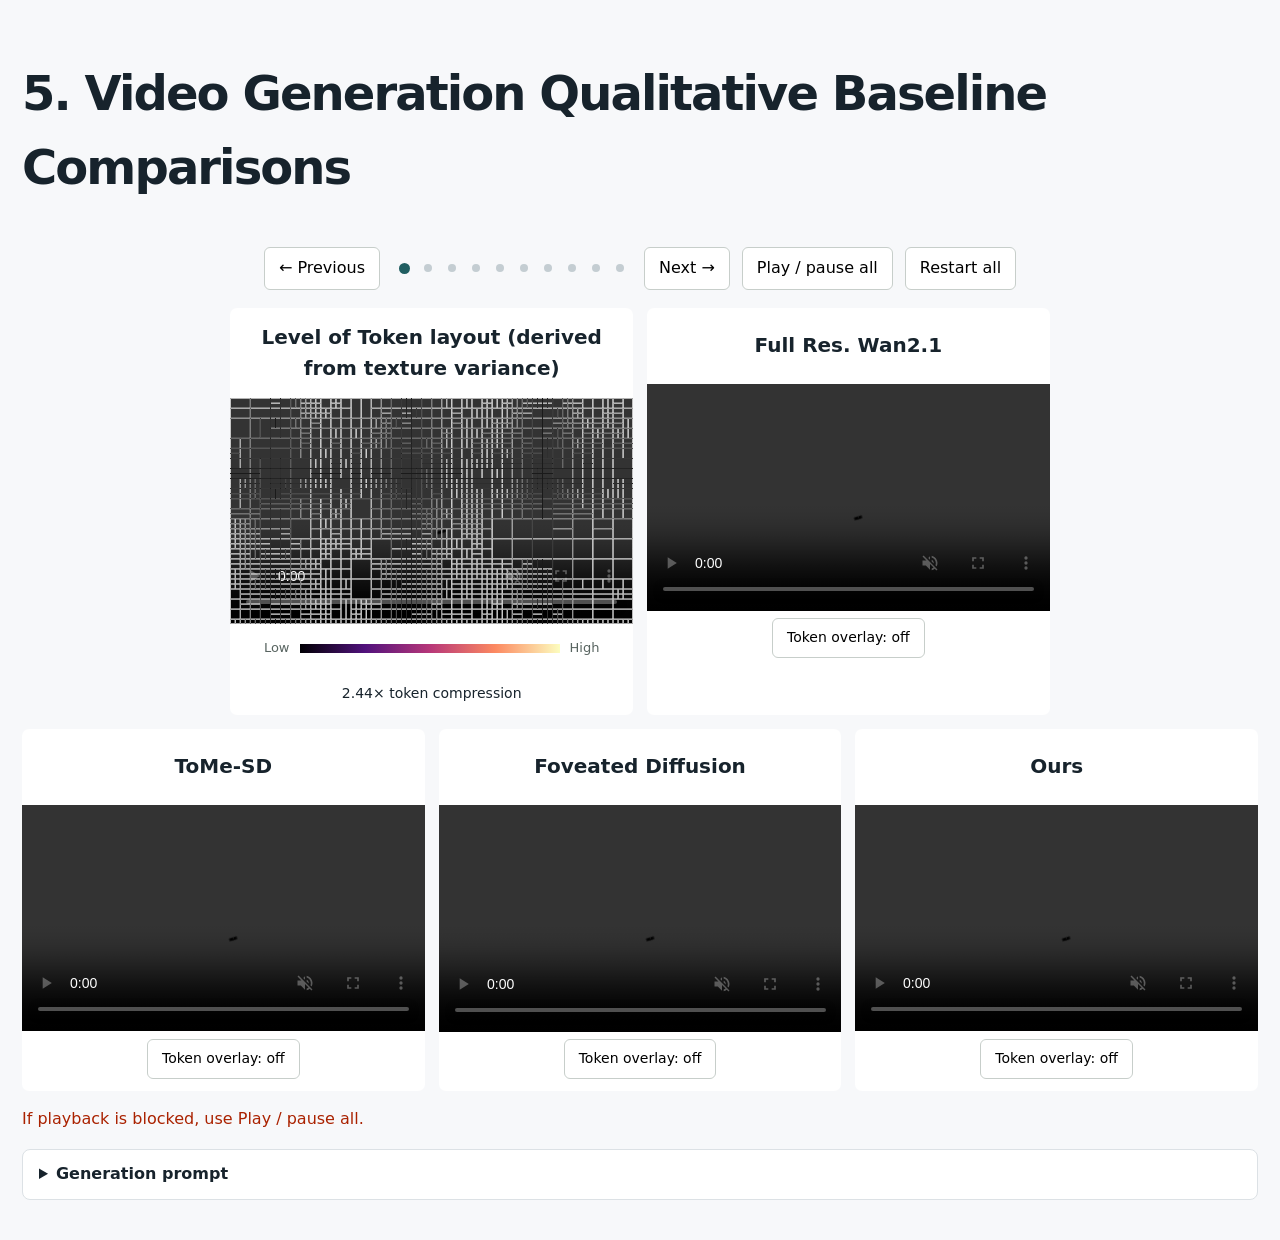
==== commit 0db01bb1: "Show video before image in every results group" ====
--- a/comparisons.html
+++ b/comparisons.html
@@ -1,4 +1,4 @@
-<!doctype html><html lang="en"><meta charset="utf-8"><meta name="viewport" content="width=device-width,initial-scale=1"><title>6. Video Generation Qualitative Baseline Comparisons</title>
+<!doctype html><html lang="en"><meta charset="utf-8"><meta name="viewport" content="width=device-width,initial-scale=1"><title>5. Video Generation Qualitative Baseline Comparisons</title>
 <script src="media-preload.js"></script>
 <style>
 *{box-sizing:border-box}body{margin:0;padding:22px;background:#f6f5f2;color:#202826;font:16px system-ui}h2{margin:0 0 8px;font-size:28px}p{line-height:1.5}nav{display:flex;align-items:center;gap:12px;flex-wrap:wrap;margin:18px 0}button,select{font:inherit;padding:8px 14px;background:white;border:1px solid #c7ceca;border-radius:6px;cursor:pointer}.panels{display:grid;grid-template-columns:repeat(5,minmax(0,1fr));gap:8px}figure{margin:0;min-width:0;background:white;border-radius:7px;overflow:hidden}figcaption{padding:10px;font-size:14px;font-weight:650}video{width:100%;aspect-ratio:16/9;display:block;background:#ddd}small{color:#586460}details{margin:18px 0}#prompt{max-width:1100px}.legend{display:inline-block;width:150px;height:9px;background:linear-gradient(90deg,#000004,#51127c,#b73779,#fc8961,#fcfdbf);margin:10px}#error{color:#a20}@media(max-width:850px){.panels{grid-template-columns:repeat(2,minmax(0,1fr))}}@media(max-width:450px){.panels{grid-template-columns:1fr}}
@@ -36,7 +36,7 @@
 </style>
 <link rel="stylesheet" href="prompt.css?v=1">
 <link rel="stylesheet" href="images.css">
-<header class="section-header"><h2 class="section-title">6. Video Generation Qualitative Baseline Comparisons</h2></header>
+<header class="section-header"><h2 class="section-title">5. Video Generation Qualitative Baseline Comparisons</h2></header>
 <nav><button id="prev">← Previous</button><div id="dots" class="dots" aria-label="Choose a comparison"></div><button id="next">Next →</button><button id="play">Play / pause all</button><button id="restart">Restart all</button></nav>
 <div id="panels" class="panels"></div><p id="error" role="alert"></p>
 <details class="generation-prompt" id="prompt-details" hidden><summary>Generation prompt</summary><p id="prompt"></p></details>
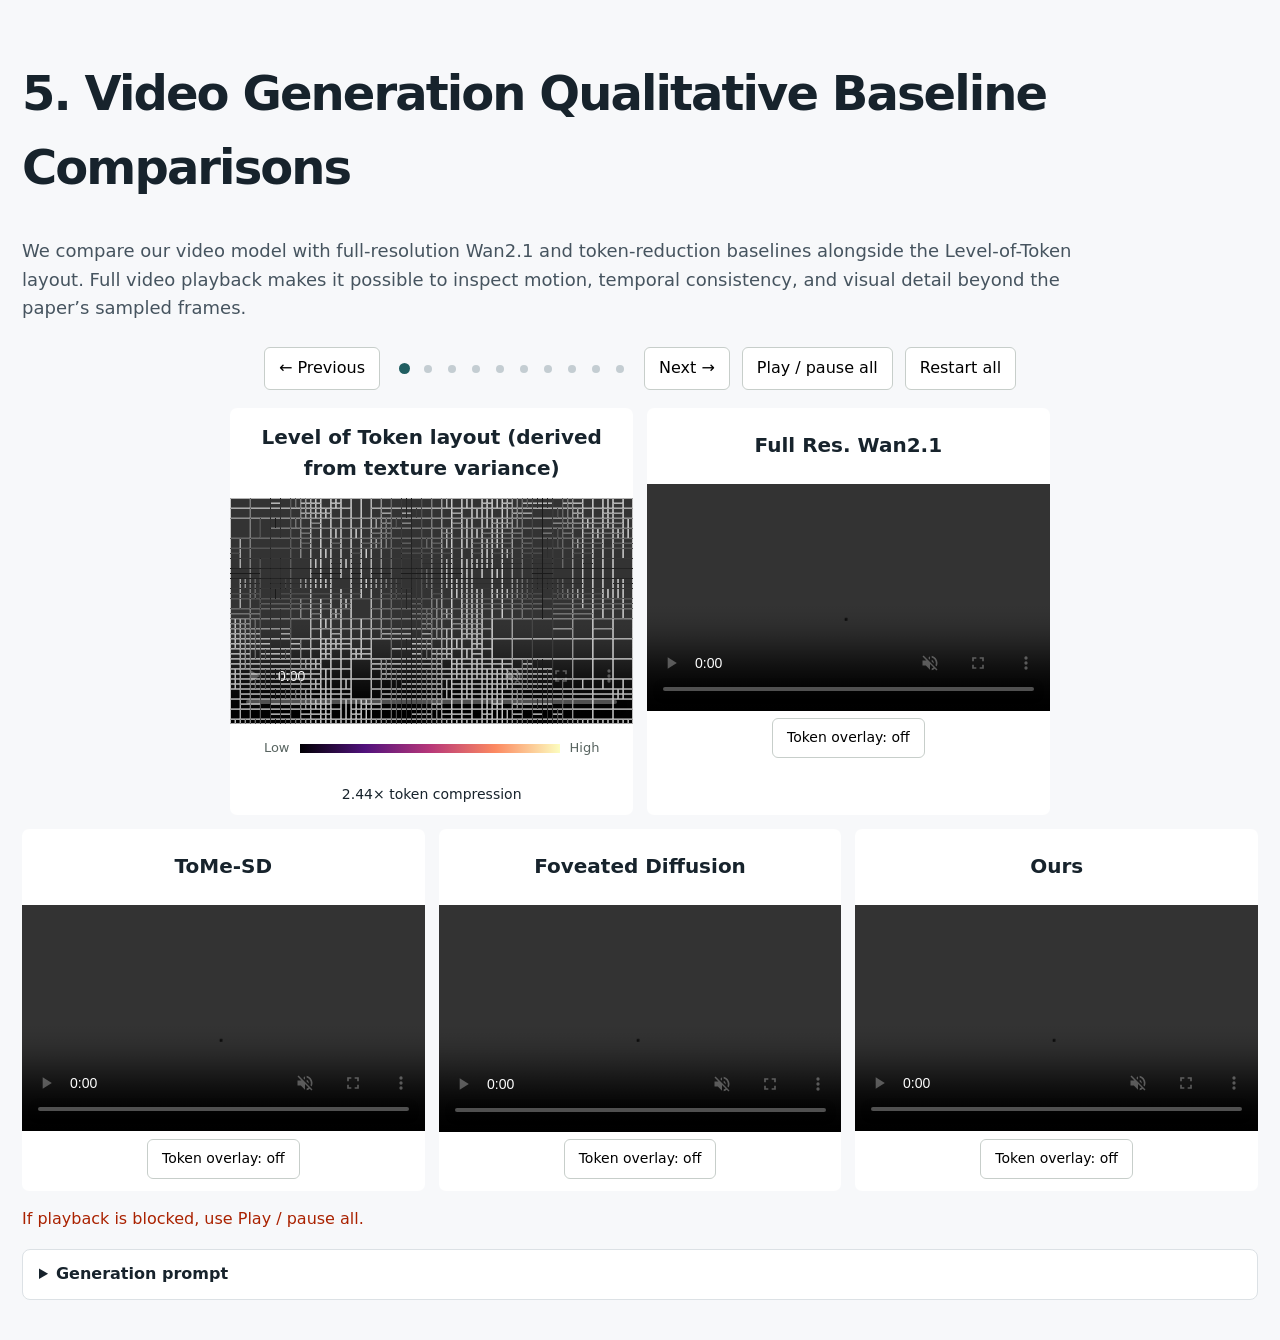
==== commit 2b99fa58: "Introduce each results section with its workflow and purpose" ====
--- a/comparisons.html
+++ b/comparisons.html
@@ -35,8 +35,10 @@
 nav{justify-content:center}
 </style>
 <link rel="stylesheet" href="prompt.css?v=1">
+<link rel="stylesheet" href="section-summary.css?v=1">
 <link rel="stylesheet" href="images.css">
 <header class="section-header"><h2 class="section-title">5. Video Generation Qualitative Baseline Comparisons</h2></header>
+<p class="section-summary">We compare our video model with full-resolution Wan2.1 and token-reduction baselines alongside the Level-of-Token layout. Full video playback makes it possible to inspect motion, temporal consistency, and visual detail beyond the paper’s sampled frames.</p>
 <nav><button id="prev">← Previous</button><div id="dots" class="dots" aria-label="Choose a comparison"></div><button id="next">Next →</button><button id="play">Play / pause all</button><button id="restart">Restart all</button></nav>
 <div id="panels" class="panels"></div><p id="error" role="alert"></p>
 <details class="generation-prompt" id="prompt-details" hidden><summary>Generation prompt</summary><p id="prompt"></p></details>
--- a/section-summary.css
+++ b/section-summary.css
@@ -0,0 +1,7 @@
+.section-summary {
+  margin: 8px 0 24px !important;
+  max-width: 1100px;
+  color: #46545f !important;
+  font: 400 18px/1.6 system-ui, sans-serif !important;
+  text-align: left;
+}
